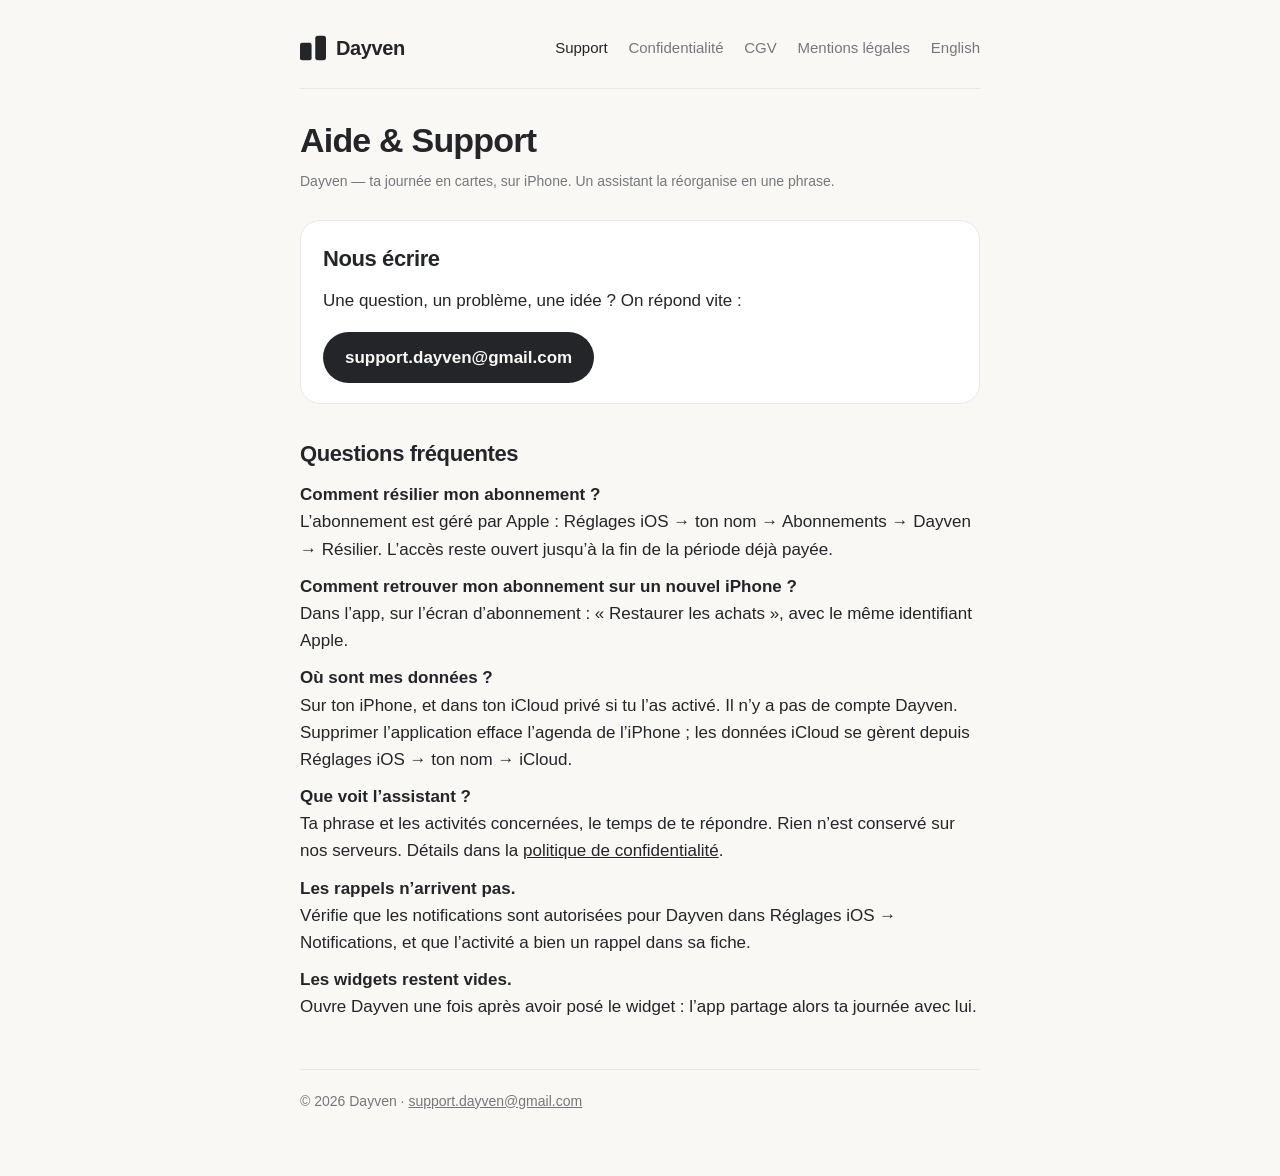
==== index.html @ 79e97025 "Site Dayven : support et textes légaux (FR + EN) Pages statiques servies par GitHub Pages via le wor" ====
<!DOCTYPE html>
<html lang="fr">
<head>
  <meta charset="utf-8">
  <meta name="viewport" content="width=device-width, initial-scale=1">
  <title>Dayven — Aide &amp; Support</title>
  <meta name="description" content="Support de l’application Dayven, le planificateur de journée pour iPhone : ta journée en cartes, un assistant qui la réorganise en une phrase.">
  <link rel="alternate" hreflang="en" href="en/">
  <link rel="stylesheet" href="styles.css">
</head>
<body>
  <div class="wrap">
    <header class="site">
      <a class="brand" href="index.html"><svg class="mark" viewBox="0 0 184 174" aria-hidden="true"><rect x="0" y="50" width="82" height="124" rx="15"/><rect x="108" y="0" width="76" height="174" rx="19"/></svg><strong>Dayven</strong></a>
      <nav>
        <a href="index.html" aria-current="page">Support</a>
        <a href="politique-confidentialite.html">Confidentialité</a>
        <a href="cgv.html">CGV</a>
        <a href="mentions-legales.html">Mentions légales</a>
        <a href="en/" hreflang="en" lang="en">English</a>
      </nav>
    </header>

    <h1>Aide &amp; Support</h1>
    <p class="updated">Dayven — ta journée en cartes, sur iPhone. Un assistant la réorganise en une phrase.</p>

    <div class="card">
      <h2 style="margin-top:0">Nous écrire</h2>
      <p>Une question, un problème, une idée ? On répond vite :</p>
      <a class="btn" href="mailto:support.dayven@gmail.com?subject=Support%20Dayven">support.dayven@gmail.com</a>
    </div>

    <h2>Questions fréquentes</h2>

    <p><strong>Comment résilier mon abonnement ?</strong><br>
    L’abonnement est géré par Apple : Réglages iOS → ton nom → Abonnements → Dayven → Résilier. L’accès reste ouvert jusqu’à la fin de la période déjà payée.</p>

    <p><strong>Comment retrouver mon abonnement sur un nouvel iPhone ?</strong><br>
    Dans l’app, sur l’écran d’abonnement : « Restaurer les achats », avec le même identifiant Apple.</p>

    <p><strong>Où sont mes données ?</strong><br>
    Sur ton iPhone, et dans ton iCloud privé si tu l’as activé. Il n’y a pas de compte Dayven. Supprimer l’application efface l’agenda de l’iPhone ; les données iCloud se gèrent depuis Réglages iOS → ton nom → iCloud.</p>

    <p><strong>Que voit l’assistant ?</strong><br>
    Ta phrase et les activités concernées, le temps de te répondre. Rien n’est conservé sur nos serveurs. Détails dans la <a href="politique-confidentialite.html">politique de confidentialité</a>.</p>

    <p><strong>Les rappels n’arrivent pas.</strong><br>
    Vérifie que les notifications sont autorisées pour Dayven dans Réglages iOS → Notifications, et que l’activité a bien un rappel dans sa fiche.</p>

    <p><strong>Les widgets restent vides.</strong><br>
    Ouvre Dayven une fois après avoir posé le widget : l’app partage alors ta journée avec lui.</p>

    <footer class="site">© 2026 Dayven · <a href="mailto:support.dayven@gmail.com">support.dayven@gmail.com</a></footer>
  </div>
</body>
</html>
---- styles.css ----
:root {
  --background: #FAF8F5;
  --surface: #FFFFFF;
  --ink: #242529;
  --muted: #76777D;
  --line: #E7E7E8;
}
@media (prefers-color-scheme: dark) {
  :root {
    --background: #17181B;
    --surface: #222327;
    --ink: #F2F1EE;
    --muted: #9A9BA1;
    --line: #33343A;
  }
}
* { box-sizing: border-box; margin: 0; padding: 0; }
body {
  background: var(--background);
  color: var(--ink);
  font-family: -apple-system, "SF Pro Text", "Helvetica Neue", Helvetica, Arial, sans-serif;
  line-height: 1.6;
  font-size: 17px;
  -webkit-font-smoothing: antialiased;
}
.wrap { max-width: 720px; margin: 0 auto; padding: 24px 20px 64px; }
header.site {
  display: flex; align-items: center; justify-content: space-between;
  gap: 16px; flex-wrap: wrap; padding: 8px 0 24px;
  border-bottom: 1px solid var(--line); margin-bottom: 32px;
}
.brand { display: flex; align-items: center; gap: 10px; text-decoration: none; color: var(--ink); }
.brand .mark { width: 26px; height: 26px; fill: var(--ink); }
.brand strong { font-size: 20px; font-weight: 700; letter-spacing: -0.4px; }
nav a { color: var(--muted); text-decoration: none; margin-left: 16px; font-size: 15px; }
nav a:hover, nav a[aria-current="page"] { color: var(--ink); }
h1 { font-size: 34px; line-height: 1.15; letter-spacing: -0.8px; margin-bottom: 6px; }
.updated { color: var(--muted); font-size: 14px; margin-bottom: 28px; }
h2 { font-size: 22px; letter-spacing: -0.4px; margin: 32px 0 10px; }
h3 { font-size: 17px; margin: 22px 0 6px; }
p { margin: 10px 0; }
ul { padding-left: 22px; margin: 10px 0; }
li { margin: 6px 0; }
a { color: var(--ink); }
code { font-family: ui-monospace, "SF Mono", Menlo, monospace; font-size: 0.92em; background: var(--surface); border: 1px solid var(--line); border-radius: 6px; padding: 1px 6px; }
table { border-collapse: collapse; margin: 12px 0; width: 100%; }
th, td { border: 1px solid var(--line); padding: 8px 14px; text-align: left; vertical-align: top; }
th { background: var(--surface); }
.card {
  background: var(--surface); border: 1px solid var(--line);
  border-radius: 20px; padding: 20px 22px; margin: 18px 0;
}
.btn {
  display: inline-block; background: var(--ink); color: var(--background) !important;
  text-decoration: none; padding: 12px 22px; border-radius: 999px;
  font-weight: 600; margin-top: 8px;
}
footer.site {
  border-top: 1px solid var(--line); margin-top: 48px; padding-top: 20px;
  color: var(--muted); font-size: 14px;
}
footer.site a { color: var(--muted); }
@media (max-width: 420px) {
  nav { width: 100%; display: flex; justify-content: space-between; }
  nav a { margin-left: 0; font-size: 14px; }
}
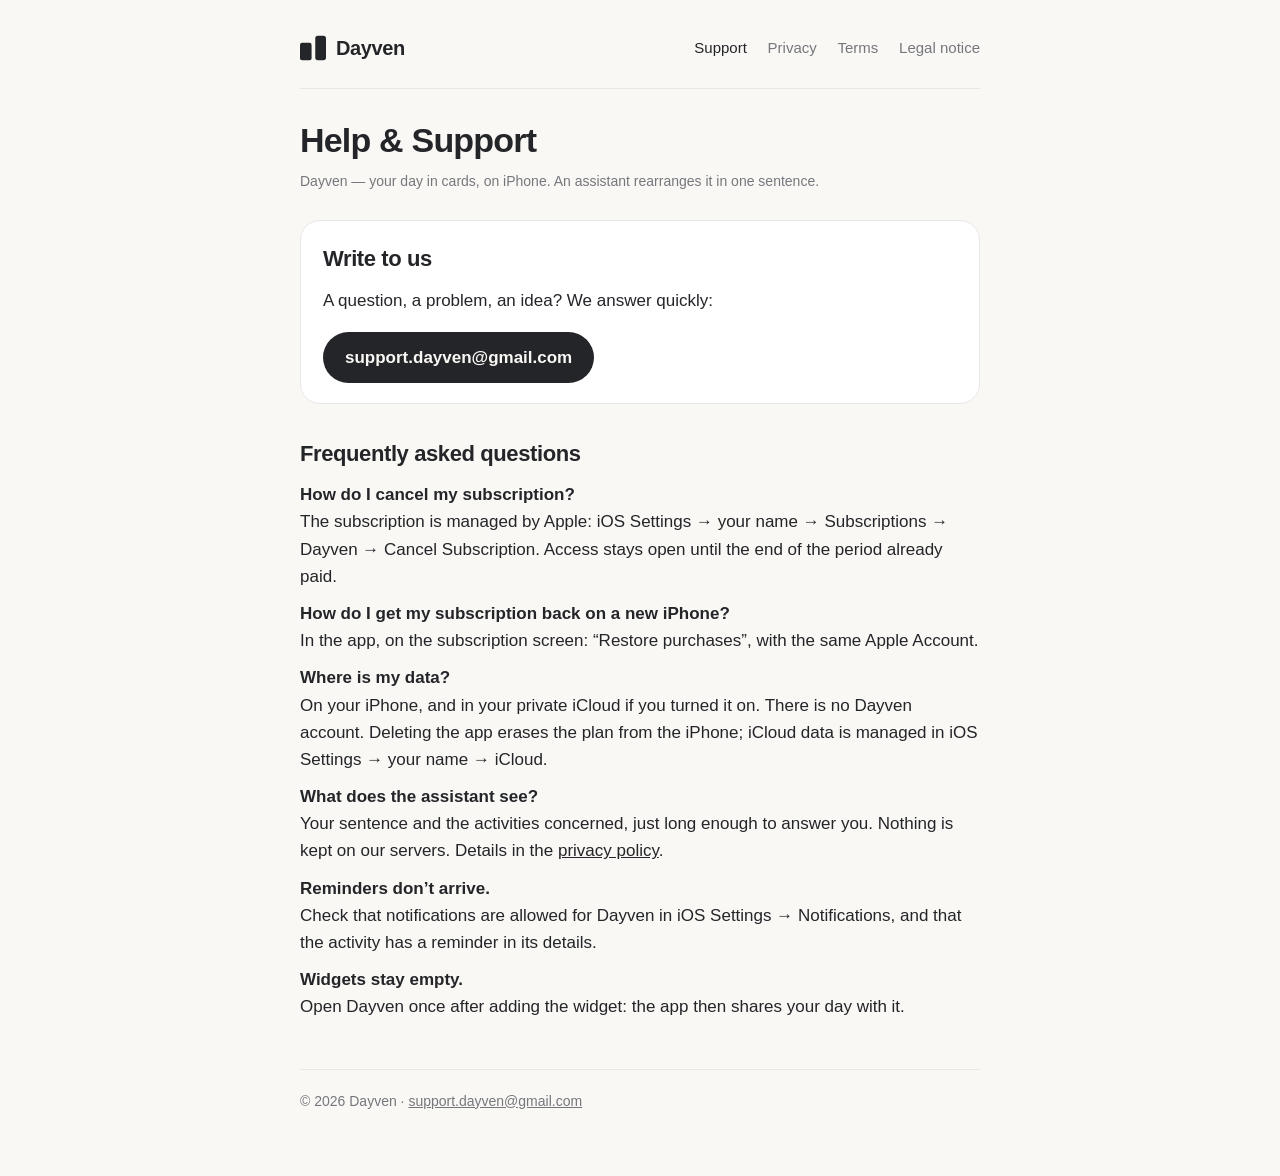
==== commit 3e5fe434: "English-only site: privacy, terms, legal notice, support Co-Authored-By: Claude Fable 5.1 <noreply@a" ====
--- a/index.html
+++ b/index.html
@@ -1,11 +1,10 @@
 <!DOCTYPE html>
-<html lang="fr">
+<html lang="en">
 <head>
   <meta charset="utf-8">
   <meta name="viewport" content="width=device-width, initial-scale=1">
-  <title>Dayven — Aide &amp; Support</title>
-  <meta name="description" content="Support de l’application Dayven, le planificateur de journée pour iPhone : ta journée en cartes, un assistant qui la réorganise en une phrase.">
-  <link rel="alternate" hreflang="en" href="en/">
+  <title>Dayven — Help &amp; Support</title>
+  <meta name="description" content="Support for Dayven, the day planner for iPhone: your day in cards, and an assistant that rearranges it in one sentence.">
   <link rel="stylesheet" href="styles.css">
 </head>
 <body>
@@ -14,41 +13,40 @@
       <a class="brand" href="index.html"><svg class="mark" viewBox="0 0 184 174" aria-hidden="true"><rect x="0" y="50" width="82" height="124" rx="15"/><rect x="108" y="0" width="76" height="174" rx="19"/></svg><strong>Dayven</strong></a>
       <nav>
         <a href="index.html" aria-current="page">Support</a>
-        <a href="politique-confidentialite.html">Confidentialité</a>
-        <a href="cgv.html">CGV</a>
-        <a href="mentions-legales.html">Mentions légales</a>
-        <a href="en/" hreflang="en" lang="en">English</a>
+        <a href="privacy.html">Privacy</a>
+        <a href="terms.html">Terms</a>
+        <a href="legal-notice.html">Legal notice</a>
       </nav>
     </header>
 
-    <h1>Aide &amp; Support</h1>
-    <p class="updated">Dayven — ta journée en cartes, sur iPhone. Un assistant la réorganise en une phrase.</p>
+    <h1>Help &amp; Support</h1>
+    <p class="updated">Dayven — your day in cards, on iPhone. An assistant rearranges it in one sentence.</p>
 
     <div class="card">
-      <h2 style="margin-top:0">Nous écrire</h2>
-      <p>Une question, un problème, une idée ? On répond vite :</p>
-      <a class="btn" href="mailto:support.dayven@gmail.com?subject=Support%20Dayven">support.dayven@gmail.com</a>
+      <h2 style="margin-top:0">Write to us</h2>
+      <p>A question, a problem, an idea? We answer quickly:</p>
+      <a class="btn" href="mailto:support.dayven@gmail.com?subject=Dayven%20support">support.dayven@gmail.com</a>
     </div>
 
-    <h2>Questions fréquentes</h2>
+    <h2>Frequently asked questions</h2>
 
-    <p><strong>Comment résilier mon abonnement ?</strong><br>
-    L’abonnement est géré par Apple : Réglages iOS → ton nom → Abonnements → Dayven → Résilier. L’accès reste ouvert jusqu’à la fin de la période déjà payée.</p>
+    <p><strong>How do I cancel my subscription?</strong><br>
+    The subscription is managed by Apple: iOS Settings → your name → Subscriptions → Dayven → Cancel Subscription. Access stays open until the end of the period already paid.</p>
 
-    <p><strong>Comment retrouver mon abonnement sur un nouvel iPhone ?</strong><br>
-    Dans l’app, sur l’écran d’abonnement : « Restaurer les achats », avec le même identifiant Apple.</p>
+    <p><strong>How do I get my subscription back on a new iPhone?</strong><br>
+    In the app, on the subscription screen: “Restore purchases”, with the same Apple Account.</p>
 
-    <p><strong>Où sont mes données ?</strong><br>
-    Sur ton iPhone, et dans ton iCloud privé si tu l’as activé. Il n’y a pas de compte Dayven. Supprimer l’application efface l’agenda de l’iPhone ; les données iCloud se gèrent depuis Réglages iOS → ton nom → iCloud.</p>
+    <p><strong>Where is my data?</strong><br>
+    On your iPhone, and in your private iCloud if you turned it on. There is no Dayven account. Deleting the app erases the plan from the iPhone; iCloud data is managed in iOS Settings → your name → iCloud.</p>
 
-    <p><strong>Que voit l’assistant ?</strong><br>
-    Ta phrase et les activités concernées, le temps de te répondre. Rien n’est conservé sur nos serveurs. Détails dans la <a href="politique-confidentialite.html">politique de confidentialité</a>.</p>
+    <p><strong>What does the assistant see?</strong><br>
+    Your sentence and the activities concerned, just long enough to answer you. Nothing is kept on our servers. Details in the <a href="privacy.html">privacy policy</a>.</p>
 
-    <p><strong>Les rappels n’arrivent pas.</strong><br>
-    Vérifie que les notifications sont autorisées pour Dayven dans Réglages iOS → Notifications, et que l’activité a bien un rappel dans sa fiche.</p>
+    <p><strong>Reminders don’t arrive.</strong><br>
+    Check that notifications are allowed for Dayven in iOS Settings → Notifications, and that the activity has a reminder in its details.</p>
 
-    <p><strong>Les widgets restent vides.</strong><br>
-    Ouvre Dayven une fois après avoir posé le widget : l’app partage alors ta journée avec lui.</p>
+    <p><strong>Widgets stay empty.</strong><br>
+    Open Dayven once after adding the widget: the app then shares your day with it.</p>
 
     <footer class="site">© 2026 Dayven · <a href="mailto:support.dayven@gmail.com">support.dayven@gmail.com</a></footer>
   </div>
